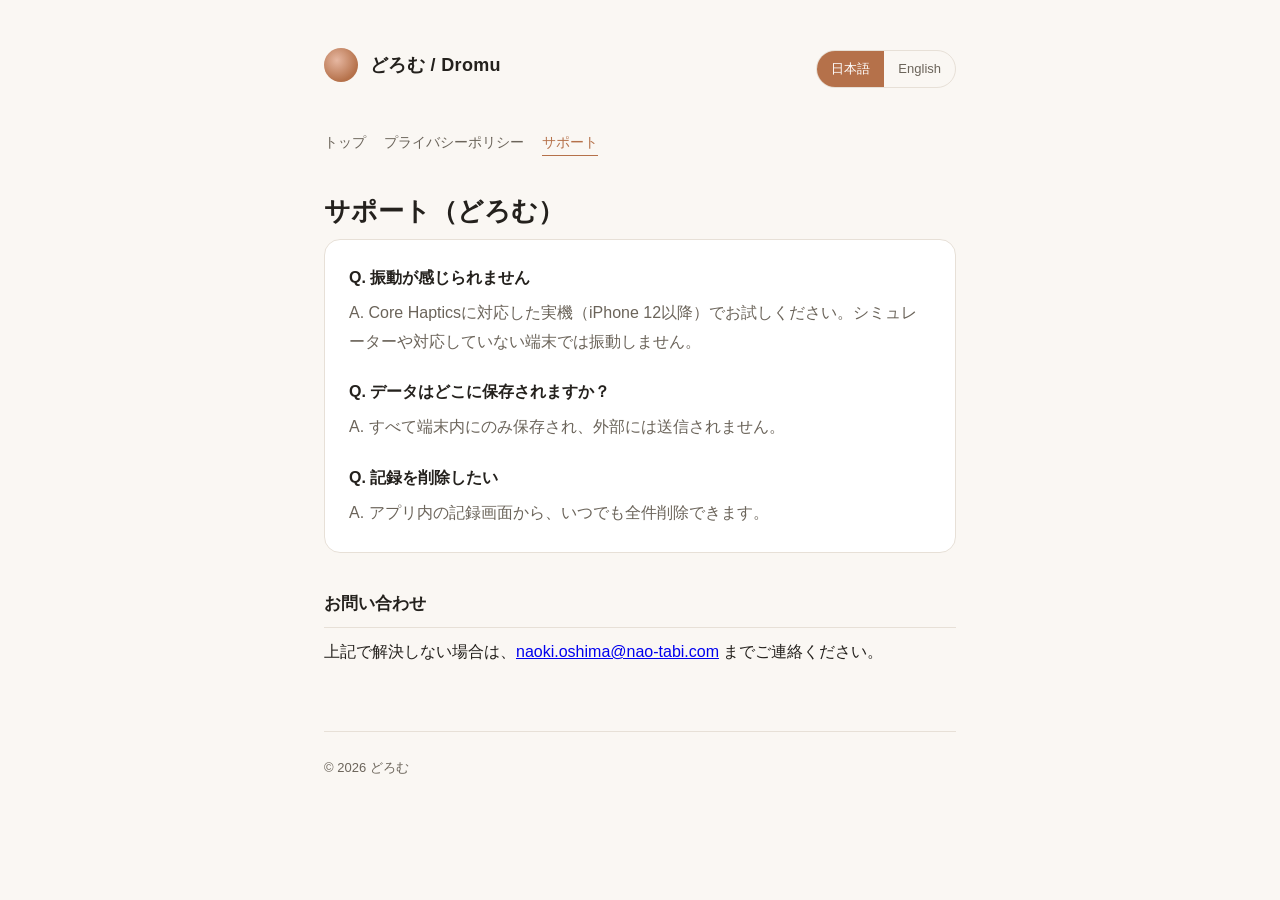
==== support.html @ bcdd3111 "Initial commit" ====
<!doctype html>
<html lang="ja">
<head>
<meta charset="utf-8">
<meta name="viewport" content="width=device-width, initial-scale=1">
<title>サポート / Support — どろむ / Dromu</title>
<link rel="stylesheet" href="style.css">
</head>
<body>
<div class="wrap">
  <nav class="top">
    <a class="brand" href="index.html">
      <span class="brand-mark" aria-hidden="true"></span>
      <span class="brand-name">どろむ / Dromu</span>
    </a>
    <div class="lang-toggle" role="group" aria-label="Language">
      <button type="button" data-setlang="ja">日本語</button>
      <button type="button" data-setlang="en">English</button>
    </div>
  </nav>
  <div class="pagelinks" style="margin-bottom:32px;">
    <a href="index.html"><span data-lang="ja">トップ</span><span data-lang="en">Home</span></a>
    <a href="privacy.html"><span data-lang="ja">プライバシーポリシー</span><span data-lang="en">Privacy Policy</span></a>
    <a href="support.html" aria-current="page"><span data-lang="ja">サポート</span><span data-lang="en">Support</span></a>
  </div>

  <div data-lang="ja">
    <h1>サポート（どろむ）</h1>

    <div class="card">
      <div class="faq-q">Q. 振動が感じられません</div>
      <div class="faq-a">A. Core Hapticsに対応した実機（iPhone 12以降）でお試しください。シミュレーターや対応していない端末では振動しません。</div>

      <div class="faq-q">Q. データはどこに保存されますか？</div>
      <div class="faq-a">A. すべて端末内にのみ保存され、外部には送信されません。</div>

      <div class="faq-q">Q. 記録を削除したい</div>
      <div class="faq-a">A. アプリ内の記録画面から、いつでも全件削除できます。</div>
    </div>

    <h2>お問い合わせ</h2>
    <p>上記で解決しない場合は、<a href="mailto:naoki.oshima@nao-tabi.com">naoki.oshima@nao-tabi.com</a> までご連絡ください。</p>
  </div>

  <div data-lang="en">
    <h1>Support (Dromu)</h1>

    <div class="card">
      <div class="faq-q">Q. I don't feel any vibration.</div>
      <div class="faq-a">A. Please use a real device that supports Core Haptics (iPhone 12 or later). It won't work in the Simulator or on unsupported devices.</div>

      <div class="faq-q">Q. Where is my data stored?</div>
      <div class="faq-a">A. Everything stays on your device. Nothing is sent externally.</div>

      <div class="faq-q">Q. How do I delete my records?</div>
      <div class="faq-a">A. You can delete all records at any time from the log screen inside the app.</div>
    </div>

    <h2>Contact</h2>
    <p>If this doesn't answer your question, please reach us at <a href="mailto:naoki.oshima@nao-tabi.com">naoki.oshima@nao-tabi.com</a>.</p>
  </div>

  <footer>
    <span data-lang="ja">&copy; 2026 どろむ</span>
    <span data-lang="en">&copy; 2026 Dromu</span>
  </footer>
</div>
<script src="script.js"></script>
</body>
</html>
---- style.css ----
:root {
  --bg: #faf7f3;
  --card: #ffffff;
  --text: #24211d;
  --text-dim: #6b645a;
  --accent: #b5714a;
  --accent-soft: #e6b7a1;
  --line: #e7e0d7;
  --sage: #6d8577;
}

@media (prefers-color-scheme: dark) {
  :root {
    --bg: #15130f;
    --card: #1e1b16;
    --text: #f1ece3;
    --text-dim: #a89f92;
    --accent: #e6b7a1;
    --accent-soft: #c98a67;
    --line: #332e26;
    --sage: #8ca699;
  }
}

* { box-sizing: border-box; }

html, body {
  margin: 0;
  padding: 0;
  background: var(--bg);
  color: var(--text);
  font-family: -apple-system, "Hiragino Sans", "Hiragino Kaku Gothic ProN",
    "Yu Gothic", "Noto Sans JP", "Segoe UI", Roboto, sans-serif;
  line-height: 1.8;
}

.wrap {
  max-width: 680px;
  margin: 0 auto;
  padding: 48px 24px 96px;
}

.brand {
  display: flex;
  align-items: center;
  gap: 12px;
  margin-bottom: 8px;
  text-decoration: none;
  color: inherit;
}

.brand-mark {
  width: 34px;
  height: 34px;
  border-radius: 50%;
  background: radial-gradient(circle at 38% 36%, var(--accent-soft), var(--accent) 70%);
  flex-shrink: 0;
}

.brand-name {
  font-size: 18px;
  font-weight: 600;
  letter-spacing: 0.02em;
}

nav.top {
  display: flex;
  justify-content: space-between;
  align-items: center;
  margin-bottom: 40px;
  flex-wrap: wrap;
  gap: 16px;
}

.pagelinks {
  display: flex;
  gap: 18px;
  font-size: 14px;
}

.pagelinks a {
  color: var(--text-dim);
  text-decoration: none;
  border-bottom: 1px solid transparent;
}

.pagelinks a:hover,
.pagelinks a[aria-current="page"] {
  color: var(--accent);
  border-bottom-color: var(--accent);
}

.lang-toggle {
  display: inline-flex;
  border: 1px solid var(--line);
  border-radius: 999px;
  overflow: hidden;
  font-size: 13px;
}

.lang-toggle button {
  border: none;
  background: transparent;
  color: var(--text-dim);
  padding: 6px 14px;
  cursor: pointer;
  font: inherit;
}

.lang-toggle button.active {
  background: var(--accent);
  color: #fff;
}

h1 {
  font-size: 26px;
  margin: 0 0 4px;
  font-weight: 700;
}

.updated {
  color: var(--text-dim);
  font-size: 13px;
  margin-bottom: 36px;
}

h2 {
  font-size: 17px;
  margin: 36px 0 10px;
  padding-bottom: 8px;
  border-bottom: 1px solid var(--line);
}

p { margin: 0 0 14px; }

.card {
  background: var(--card);
  border: 1px solid var(--line);
  border-radius: 16px;
  padding: 24px;
  margin-bottom: 16px;
}

.faq-q {
  font-weight: 600;
  margin-bottom: 6px;
}

.faq-a {
  color: var(--text-dim);
  margin-bottom: 22px;
}

.faq-a:last-child { margin-bottom: 0; }

footer {
  margin-top: 64px;
  padding-top: 24px;
  border-top: 1px solid var(--line);
  color: var(--text-dim);
  font-size: 13px;
}

.hero {
  text-align: center;
  padding: 64px 0 32px;
}

.hero .brand-mark {
  width: 64px;
  height: 64px;
  margin: 0 auto 20px;
}

.hero h1 { font-size: 30px; }

.hero p { color: var(--text-dim); max-width: 440px; margin: 0 auto 32px; }

.cta-row {
  display: flex;
  justify-content: center;
  gap: 14px;
  flex-wrap: wrap;
}

.cta-row a {
  display: inline-block;
  padding: 12px 22px;
  border-radius: 999px;
  border: 1px solid var(--line);
  color: var(--text);
  text-decoration: none;
  font-size: 14px;
}

.cta-row a:hover { border-color: var(--accent); color: var(--accent); }

[data-lang="en"] { display: none; }
html[data-active-lang="en"] [data-lang="ja"] { display: none; }
html[data-active-lang="en"] [data-lang="en"] { display: revert; }
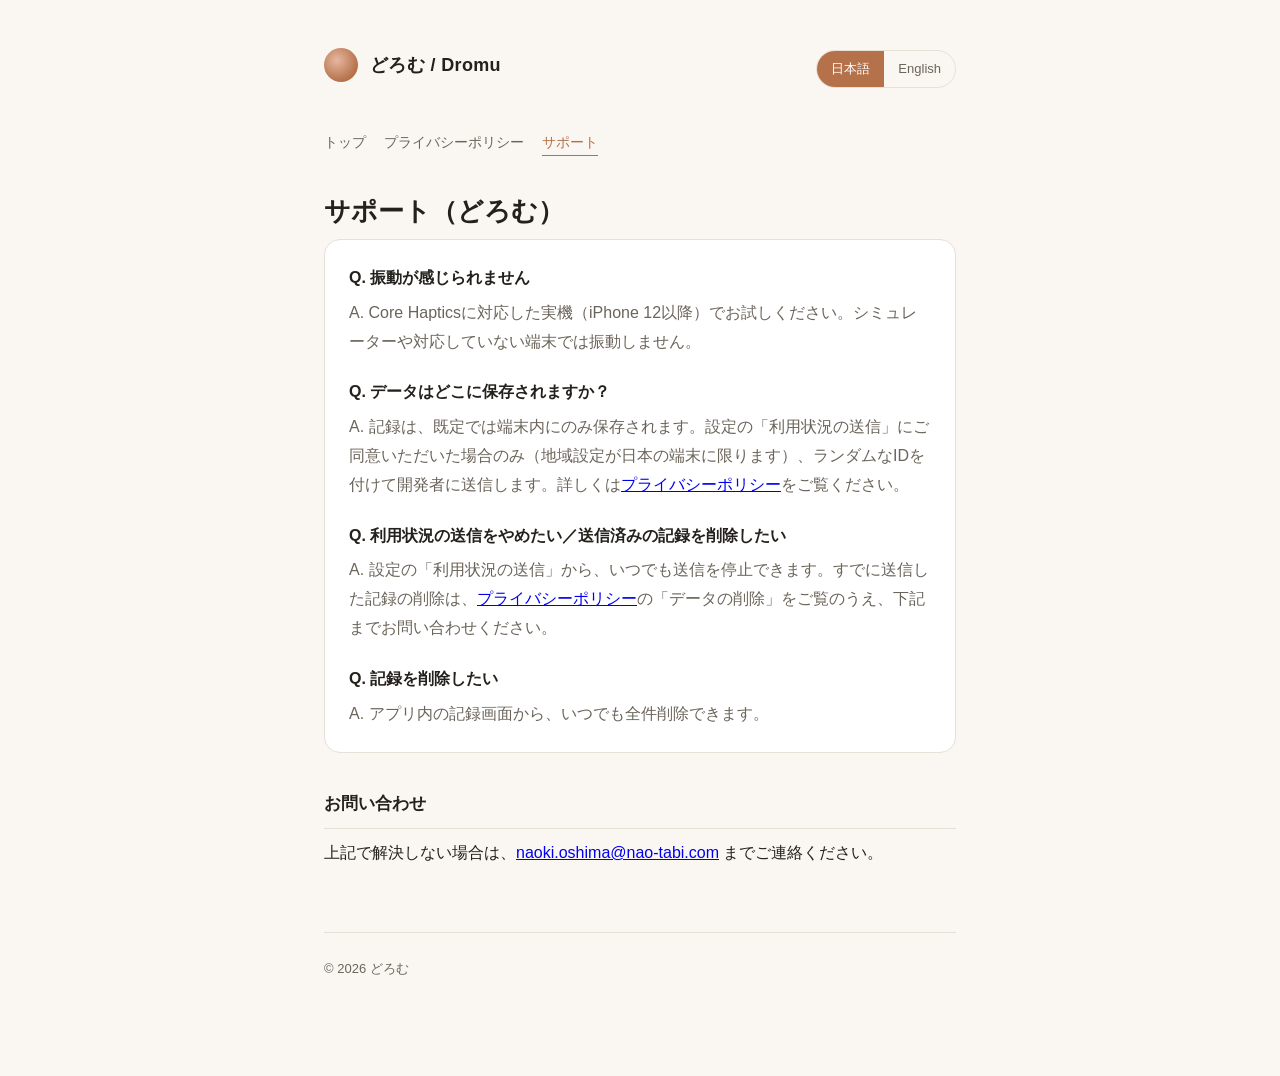
==== commit 3ce27cd6: "v1.1 privacy update" ====
--- a/support.html
+++ b/support.html
@@ -32,7 +32,10 @@
       <div class="faq-a">A. Core Hapticsに対応した実機（iPhone 12以降）でお試しください。シミュレーターや対応していない端末では振動しません。</div>
 
       <div class="faq-q">Q. データはどこに保存されますか？</div>
-      <div class="faq-a">A. すべて端末内にのみ保存され、外部には送信されません。</div>
+      <div class="faq-a">A. 記録は、既定では端末内にのみ保存されます。設定の「利用状況の送信」にご同意いただいた場合のみ（地域設定が日本の端末に限ります）、ランダムなIDを付けて開発者に送信します。詳しくは<a href="privacy.html">プライバシーポリシー</a>をご覧ください。</div>
+
+      <div class="faq-q">Q. 利用状況の送信をやめたい／送信済みの記録を削除したい</div>
+      <div class="faq-a">A. 設定の「利用状況の送信」から、いつでも送信を停止できます。すでに送信した記録の削除は、<a href="privacy.html">プライバシーポリシー</a>の「データの削除」をご覧のうえ、下記までお問い合わせください。</div>
 
       <div class="faq-q">Q. 記録を削除したい</div>
       <div class="faq-a">A. アプリ内の記録画面から、いつでも全件削除できます。</div>
@@ -50,7 +53,10 @@
       <div class="faq-a">A. Please use a real device that supports Core Haptics (iPhone 12 or later). It won't work in the Simulator or on unsupported devices.</div>
 
       <div class="faq-q">Q. Where is my data stored?</div>
-      <div class="faq-a">A. Everything stays on your device. Nothing is sent externally.</div>
+      <div class="faq-a">A. By default, records are stored only on your device. Only if you agree to "Send Usage Data" in Settings — available only on devices set to Japan — some usage data is sent to the developer together with a random ID. See the <a href="privacy.html">Privacy Policy</a> for details.</div>
+
+      <div class="faq-q">Q. How do I stop sending usage data, or delete data I've already sent?</div>
+      <div class="faq-a">A. You can stop at any time in Settings &gt; Send Usage Data. To delete records already sent, see "Deleting Your Data" in the <a href="privacy.html">Privacy Policy</a> and contact us below.</div>
 
       <div class="faq-q">Q. How do I delete my records?</div>
       <div class="faq-a">A. You can delete all records at any time from the log screen inside the app.</div>
